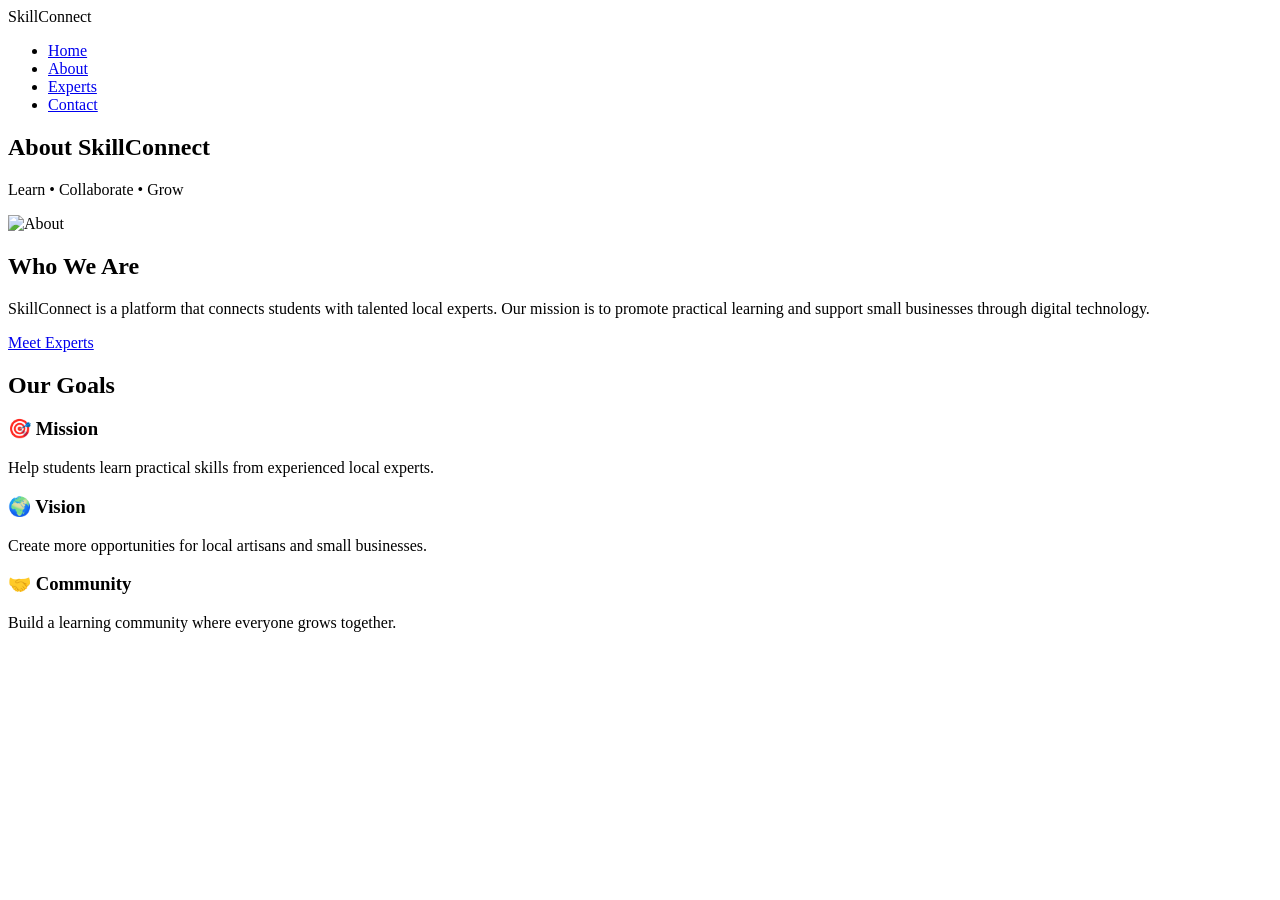
==== about.html @ b407fbfd "Add files via upload" ====
<!DOCTYPE html>
<html lang="en">

<head>

    <meta charset="UTF-8">
    <meta name="viewport" content="width=device-width, initial-scale=1.0">

    <title>About | SkillConnect</title>

    <link rel="stylesheet" href="CSS/style.css">

</head>

<body>

<!-- ===== Navbar ===== -->

<header>

<nav class="navbar">

<div class="logo">SkillConnect</div>

<ul class="nav-links">

<li><a href="index.html">Home</a></li>

<li><a href="about.html">About</a></li>

<li><a href="experts.html">Experts</a></li>

<li><a href="contact.html">Contact</a></li>

</ul>

</nav>

</header>

<!-- ===== Banner ===== -->

<section class="page-banner">

<h1>About SkillConnect</h1>

<p>Learn • Collaborate • Grow</p>

</section>

<!-- ===== About Content ===== -->

<section class="about-container">

<div class="about-image">

<img src="images/about.png" alt="About">

</div>

<div class="about-text">

<h2>Who We Are</h2>

<p>

SkillConnect is a platform that connects students with talented local experts.
Our mission is to promote practical learning and support small businesses through digital technology.

</p>

<a href="experts.html" class="btn">Meet Experts</a>

</div>

</section>

<!-- ===== Mission Section ===== -->

<section class="mission">

    <h2>Our Goals</h2>

    <div class="mission-box">

        <div class="mission-card">
            <h3>🎯 Mission</h3>
            <p>Help students learn practical skills from experienced local experts.</p>
        </div>

        <div class="mission-card">
            <h3>🌍 Vision</h3>
            <p>Create more opportunities for local artisans and small businesses.</p>
        </div>

        <div class="mission-card">
            <h3>🤝 Community</h3>
            <p>Build a learning community where everyone grows together.</p>
        </div>

    </div>

</section>
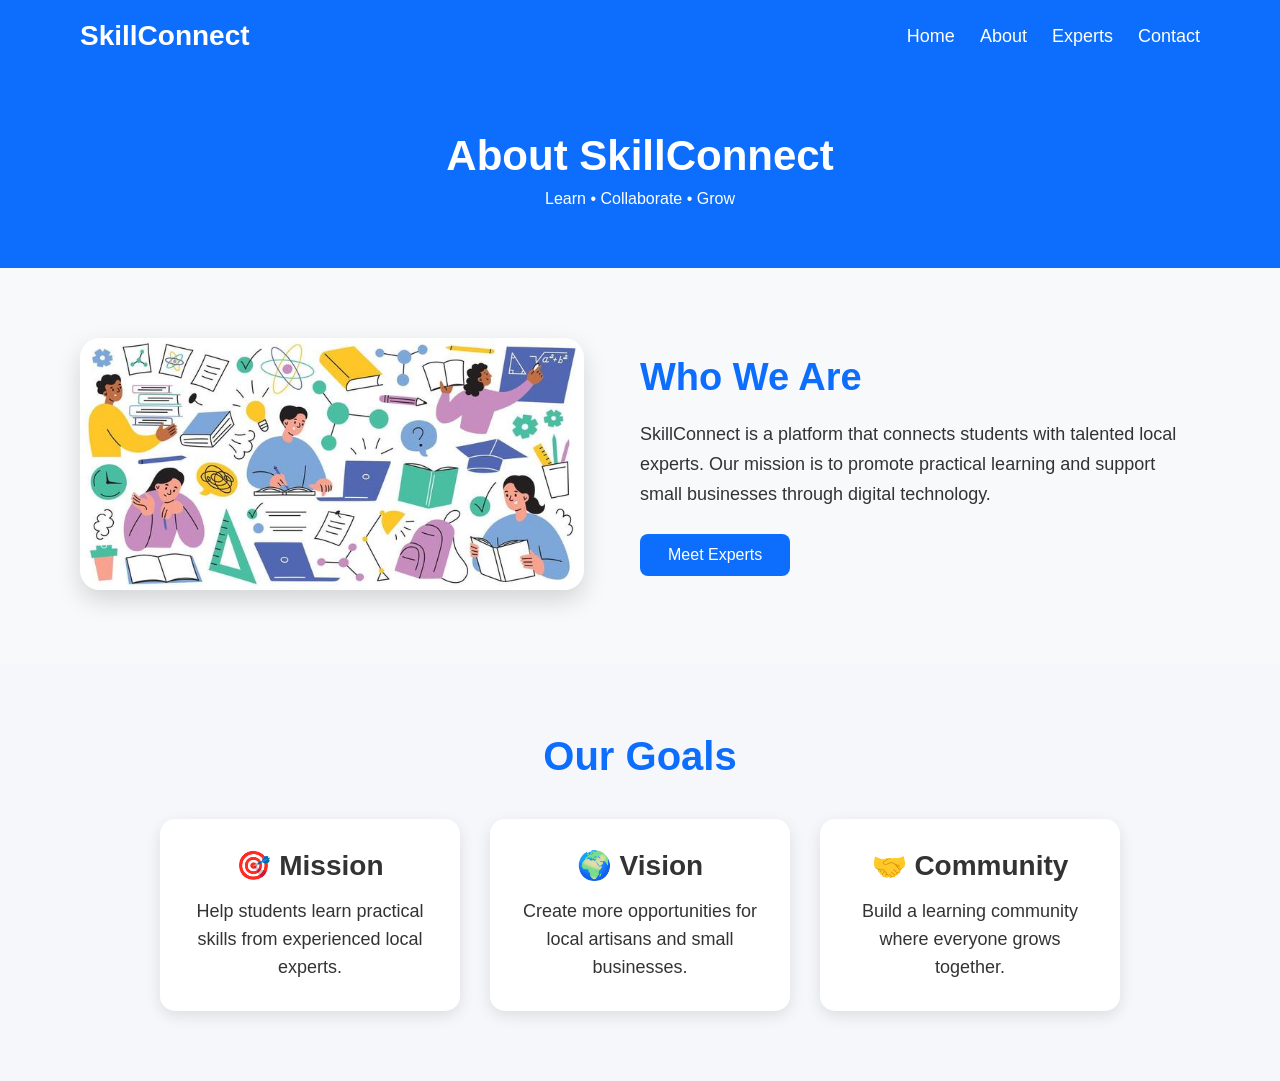
==== commit 36505702: "Update about.html" ====
--- a/about.html
+++ b/about.html
@@ -8,7 +8,7 @@
 
     <title>About | SkillConnect</title>
 
-    <link rel="stylesheet" href="CSS/style.css">
+    <link rel="stylesheet" href="style.css">
 
 </head>
 
@@ -54,7 +54,7 @@
 
 <div class="about-image">
 
-<img src="images/about.png" alt="About">
+<img src="about.png" alt="About">
 
 </div>
 
@@ -100,4 +100,4 @@
 
     </div>
 
-</section>+</section>
--- a/style.css
+++ b/style.css
@@ -0,0 +1,713 @@
+*{
+    margin:0;
+    padding:0;
+    box-sizing:border-box;
+}
+
+body{
+
+    font-family:'Poppins',sans-serif;
+
+    background:#f8f9fa;
+
+    color:#333;
+
+}
+/* ================= NAVBAR ================= */
+
+.navbar{
+    background:#0d6efd;
+    color:white;
+    display:flex;
+    justify-content:space-between;
+    align-items:center;
+    padding:20px 80px;
+}
+
+.logo{
+
+    font-size:28px;
+
+    font-weight:bold;
+
+}
+
+.nav-links{
+
+    display:flex;
+
+    list-style:none;
+
+}
+
+.nav-links li{
+
+    margin-left:25px;
+
+}
+
+.nav-links a{
+
+    color:white;
+
+    text-decoration:none;
+
+    font-size:18px;
+
+    transition:0.3s;
+
+    font-weight:500;
+
+}
+
+.nav-links a:hover{
+
+    color:yellow;
+
+}
+/* ================= HERO SECTION ================= */
+
+.hero{
+
+    display:flex;
+
+    justify-content:space-between;
+
+    align-items:center;
+
+    padding:50px 80px;
+
+    background:#f5f5f5;
+
+}
+
+.hero-text{
+
+    width:50%;
+
+}
+
+.hero-text h1{
+
+    font-size:48px;
+
+    color:#0d6efd;
+
+    margin-bottom:20px;
+
+}
+
+.hero-text p{
+
+    font-size:18px;
+
+    line-height:30px;
+
+    margin-bottom:30px;
+
+}
+
+.btn{
+
+    display:inline-block;
+
+    background:#0d6efd;
+
+    color:white;
+
+    padding:14px 30px;
+
+    text-decoration:none;
+
+    border-radius:6px;
+
+}
+
+.btn:hover{
+
+    background:#084fc7;
+
+}
+
+.hero-image{
+
+    width:45%;
+
+}
+
+.hero-image img{
+
+    width:100%;
+
+    border-radius:10px;
+
+}
+/* ================= ABOUT SECTION ================= */
+
+.about{
+
+    text-align:center;
+
+    padding:60px 80px;
+
+    background:white;
+
+}
+
+.about h2{
+
+    font-size:35px;
+
+    color:#0d6efd;
+
+    margin-bottom:20px;
+
+}
+
+.about p{
+
+    font-size:18px;
+
+    line-height:30px;
+
+    width:70%;
+
+    margin:auto;
+
+}
+/* ================= CATEGORIES ================= */
+
+.categories{
+
+    padding:60px 80px;
+
+    background:#f5f5f5;
+
+    text-align:center;
+
+}
+
+.categories h2{
+
+    color:#0d6efd;
+
+    margin-bottom:40px;
+
+    font-size:35px;
+
+}
+
+.category-box{
+
+    display:flex;
+
+    justify-content:space-around;
+
+}
+
+.card{
+
+    background:white;
+
+    width:220px;
+
+    padding:30px;
+
+    border-radius:10px;
+
+    box-shadow:0 5px 10px rgba(0,0,0,0.1);
+
+    transition:.3s;
+
+    font-size:40px;
+
+}
+
+.card:hover{
+
+    transform:translateY(-8px);
+
+}
+
+.card h3{
+
+    margin-top:15px;
+
+    font-size:24px;
+
+}
+
+/* ================= FEATURED EXPERTS ================= */
+
+.experts{
+
+    padding:60px 80px;
+
+    text-align:center;
+
+    background:white;
+
+}
+
+.experts h2{
+
+    color:#0d6efd;
+
+    font-size:35px;
+
+    margin-bottom:40px;
+
+}
+
+.expert-container{
+
+    display:flex;
+
+    justify-content:space-around;
+
+}
+
+.expert-card{
+
+    width:250px;
+
+    padding:20px;
+
+    background:#f8f9fa;
+
+    border-radius:10px;
+
+    box-shadow:0 5px 10px rgba(0,0,0,.1);
+
+    transition:0.3s;
+
+}
+
+.expert-card img{
+
+    width:100%;
+
+    height:180px;
+
+    object-fit:cover;
+
+    border-radius:8px;
+
+}
+
+.expert-card h3{
+
+    margin-top:15px;
+
+
+}
+
+.expert-card p{
+
+    margin:10px 0;
+
+    color:gray;
+
+}
+
+.expert-card button{
+
+    background:#0d6efd;
+
+    color:white;
+
+    border:none;
+
+    padding:10px 20px;
+
+    border-radius:5px;
+
+    cursor:pointer;
+
+}
+
+.expert-card:hover{
+
+    transform:translateY(-10px);
+
+}
+
+.expert-card button:hover{
+
+    background:#084fc7;
+
+}
+
+/* ================= SDG SECTION ================= */
+
+.sdg{
+
+    background:#f5f5f5;
+
+    padding:60px 80px;
+
+    text-align:center;
+
+}
+
+.sdg h2{
+
+    color:#0d6efd;
+
+    margin-bottom:40px;
+
+    font-size:35px;
+
+}
+
+.sdg-box{
+
+    display:flex;
+
+    justify-content:space-around;
+
+}
+
+.sdg-card{
+
+    width:280px;
+
+    background:white;
+
+    padding:25px;
+
+    border-radius:10px;
+
+    box-shadow:0 5px 10px rgba(0,0,0,.1);
+
+}
+
+.sdg-card h3{
+
+    color:#0d6efd;
+
+    margin-bottom:15px;
+
+}
+
+.sdg-card:hover{
+
+    transform:translateY(-8px);
+
+    transition:.3s;
+
+}
+
+/* ================= FOOTER ================= */
+
+footer{
+
+    background:#0d6efd;
+
+    color:white;
+
+    text-align:center;
+
+    padding:30px;
+
+}
+
+footer h2{
+
+    margin-bottom:10px;
+
+}
+
+footer p{
+
+    margin:8px 0;
+
+}
+
+
+
+
+
+
+
+
+
+
+
+
+
+
+/* ===== ABOUT PAGE ===== */
+
+.page-banner{
+
+background:#0d6efd;
+
+color:white;
+
+text-align:center;
+
+padding:60px 20px;
+
+}
+
+.page-banner h1{
+
+font-size:42px;
+
+margin-bottom:10px;
+
+}
+
+.about-container{
+
+display:flex;
+
+justify-content:space-between;
+
+align-items:center;
+
+padding:70px 80px;
+
+gap:50px;
+
+}
+
+.about-image{
+
+width:45%;
+
+}
+
+.about-image img{
+
+width:100%;
+
+}
+
+.about-text{
+
+width:50%;
+
+}
+
+.about-text h2{
+
+font-size:38px;
+
+color:#0d6efd;
+
+margin-bottom:20px;
+
+}
+
+.about-text p{
+
+font-size:18px;
+
+line-height:30px;
+
+margin-bottom:25px;
+
+}
+.about-image img{
+    width:100%;
+    border-radius:20px;
+    box-shadow:0 10px 25px rgba(0,0,0,0.15);
+}
+.btn{
+    display:inline-block;
+    padding:12px 28px;
+    background:#0d6efd;
+    color:white;
+    text-decoration:none;
+    border-radius:8px;
+    transition:.3s;
+}
+
+.btn:hover{
+    background:#0056d6;
+}
+
+/* ===== Mission Section ===== */
+
+.mission{
+
+padding:70px 80px;
+
+text-align:center;
+
+background:#f5f7fb;
+
+}
+
+.mission h2{
+
+font-size:40px;
+
+color:#0d6efd;
+
+margin-bottom:40px;
+
+}
+
+.mission-box{
+
+display:flex;
+
+justify-content:center;
+
+gap:30px;
+
+flex-wrap:wrap;
+
+}
+
+.mission-card{
+
+background:white;
+
+width:300px;
+
+padding:30px;
+
+border-radius:15px;
+
+box-shadow:0 5px 15px rgba(0,0,0,0.1);
+
+transition:.3s;
+
+}
+
+.mission-card:hover{
+
+transform:translateY(-8px);
+
+}
+
+.mission-card h3{
+
+margin-bottom:15px;
+
+font-size:28px;
+
+}
+
+.mission-card p{
+
+font-size:18px;
+
+line-height:28px;
+
+}
+
+/* EXPERTS */
+
+.experts{
+
+padding:70px;
+
+display:flex;
+
+justify-content:center;
+
+gap:35px;
+
+flex-wrap:wrap;
+
+background:#f5f7fb;
+
+}
+
+.expert-card{
+
+width:300px;
+
+background:white;
+
+padding:20px;
+
+text-align:center;
+
+border-radius:15px;
+
+box-shadow:0 5px 15px rgba(0,0,0,.1);
+
+}
+
+.expert-card img{
+
+width:100%;
+
+height:220px;
+
+object-fit:cover;
+
+border-radius:12px;
+
+margin-bottom:15px;
+
+}
+
+.expert-card h3{
+
+margin:10px 0;
+
+}
+
+.expert-card p{
+
+margin-bottom:20px;
+
+color:gray;
+
+}
+
+
+/* CONTACT */
+
+.contact{
+
+padding:70px;
+
+display:flex;
+
+justify-content:center;
+
+background:#f5f7fb;
+
+}
+
+.contact form{
+
+width:500px;
+
+display:flex;
+
+flex-direction:column;
+
+gap:20px;
+
+}
+
+.contact input,
+
+.contact textarea{
+
+padding:15px;
+
+border:1px solid #ccc;
+
+border-radius:8px;
+
+font-size:16px;
+
+}
+
+.contact button{
+
+border:none;
+
+cursor:pointer;
+
+}
